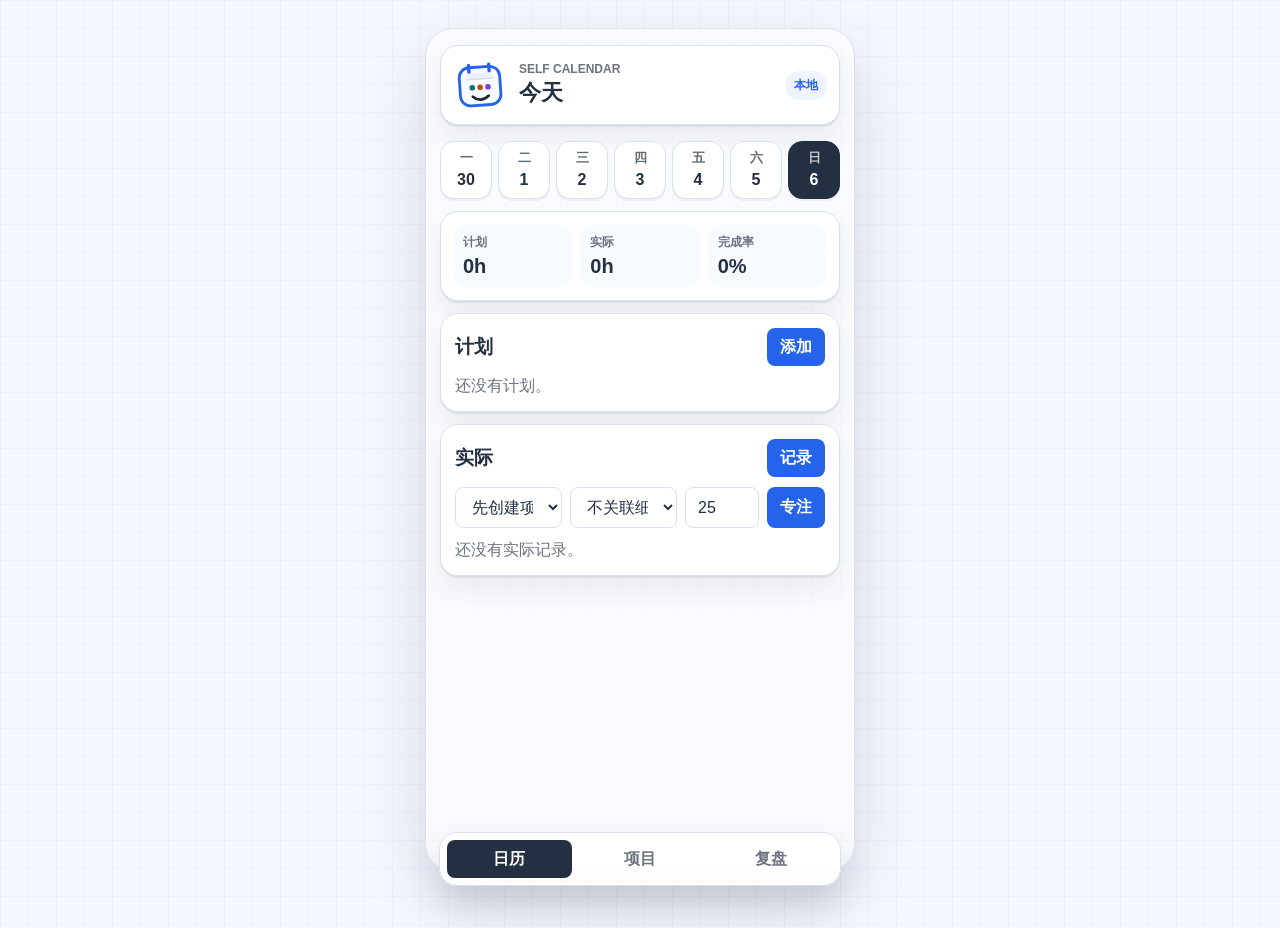
==== mobile.html @ 9592ea99 "Initial Self Calendar prototype" ====
<!doctype html>
<html lang="zh-CN">
  <head>
    <meta charset="utf-8" />
    <meta name="viewport" content="width=device-width, initial-scale=1" />
    <title>Self Calendar Mobile</title>
    <link rel="icon" type="image/svg+xml" href="./assets/logo.svg" />
    <link rel="manifest" href="./assets/site.webmanifest" />
    <link rel="stylesheet" href="./mobile.css" />
  </head>
  <body>
    <main class="phone-shell">
      <header class="mobile-header">
        <img src="./assets/logo.svg" alt="Self Calendar" />
        <div>
          <p>Self Calendar</p>
          <h1 id="mobileTitle">今天</h1>
        </div>
        <span id="syncPill">本地</span>
      </header>

      <section id="calendarScreen" class="screen active">
        <div class="week-strip" id="weekStrip"></div>

        <section class="summary-card">
          <div>
            <span>计划</span>
            <strong id="mobilePlannedTotal">0h</strong>
          </div>
          <div>
            <span>实际</span>
            <strong id="mobileActualTotal">0h</strong>
          </div>
          <div>
            <span>完成率</span>
            <strong id="mobileCompletion">0%</strong>
          </div>
        </section>

        <section class="mobile-section">
          <div class="section-head">
            <h2>计划</h2>
            <button id="showPlanForm" type="button">添加</button>
          </div>
          <form id="mobilePlanForm" class="mobile-form collapsed">
            <select id="mobilePlanProject" required></select>
            <select id="mobilePlanTask" required></select>
            <input id="mobilePlanTitle" type="text" placeholder="计划标题，可留空" />
            <div class="two-col">
              <input id="mobilePlanStart" type="time" required />
              <input id="mobilePlanEnd" type="time" required />
            </div>
            <textarea id="mobilePlanNotes" placeholder="备注"></textarea>
            <button type="submit">保存计划</button>
          </form>
          <div id="mobilePlannedList" class="mobile-list"></div>
        </section>

        <section class="mobile-section">
          <div class="section-head">
            <h2>实际</h2>
            <button id="showActualForm" type="button">记录</button>
          </div>
          <div class="mobile-timer">
            <select id="mobileTimerProject" aria-label="番茄钟项目"></select>
            <select id="mobileTimerTask" aria-label="番茄钟任务"></select>
            <input id="mobileTimerMinutes" type="number" min="1" max="180" value="25" aria-label="分钟" />
            <button id="mobileTimerStart" type="button">专注</button>
          </div>
          <form id="mobileActualForm" class="mobile-form collapsed">
            <select id="mobileActualProject" required></select>
            <select id="mobileActualTask"></select>
            <input id="mobileActualTitle" type="text" placeholder="做了什么" required />
            <input id="mobileActualDuration" type="number" min="0.1" step="0.1" placeholder="小时" required />
            <textarea id="mobileActualNotes" placeholder="备注"></textarea>
            <button type="submit">保存实际</button>
          </form>
          <div id="mobileActualList" class="mobile-list"></div>
        </section>
      </section>

      <section id="projectsScreen" class="screen">
        <section class="mobile-section">
          <div class="section-head">
            <h2>项目</h2>
            <button id="showProjectForm" type="button">新建</button>
          </div>
          <form id="mobileProjectForm" class="mobile-form collapsed">
            <input id="mobileProjectName" type="text" placeholder="项目名称" required />
            <input id="mobileProjectEstimate" type="number" min="1" step="0.5" placeholder="预计总小时" required />
            <textarea id="mobileProjectDescription" placeholder="描述"></textarea>
            <button type="submit">保存项目</button>
          </form>
          <div id="mobileProjectList" class="mobile-list"></div>
        </section>
        <section id="mobileProjectDetail" class="mobile-section project-detail-card">
          <p class="empty">点一个项目查看细分任务。</p>
        </section>
      </section>

      <section id="reviewScreen" class="screen">
        <section class="mobile-section review-card">
          <div class="section-head">
            <h2>每日复盘</h2>
            <button id="mobileRunReview" type="button">生成</button>
          </div>
          <div id="mobileReview"></div>
        </section>
      </section>

      <nav class="bottom-nav" aria-label="手机导航">
        <button class="active" data-screen="calendarScreen" type="button">日历</button>
        <button data-screen="projectsScreen" type="button">项目</button>
        <button data-screen="reviewScreen" type="button">复盘</button>
      </nav>
    </main>

    <div id="mobileFocusOverlay" class="mobile-focus" aria-hidden="true">
      <section class="mobile-focus-panel">
        <div class="focus-head">
          <div>
            <p>专注模式</p>
            <h2 id="mobileFocusProject">番茄钟</h2>
          </div>
          <button id="mobileFocusClose" type="button">收起</button>
        </div>
        <div class="mobile-focus-ring" id="mobileFocusRing">
          <div>
            <strong id="mobileFocusTime">25:00</strong>
            <span id="mobileFocusPercent">0%</span>
          </div>
        </div>
        <div class="mobile-focus-bar"><span id="mobileFocusBar"></span></div>
        <textarea id="mobileFocusNotes" placeholder="记录这段专注里具体做了什么。"></textarea>
        <div class="focus-actions">
          <button id="mobileFocusPause" type="button">暂停</button>
          <button id="mobileFocusSave" type="button">停止并保存</button>
          <button id="mobileFocusDiscard" class="danger" type="button">放弃</button>
        </div>
      </section>
    </div>

    <script src="./mobile.js"></script>
  </body>
</html>
---- mobile.css ----
:root {
  --ink: #243042;
  --muted: #6b7280;
  --line: #d9e1ee;
  --paper: #ffffff;
  --wash: #f6f8ff;
  --accent: #2563eb;
  --teal: #0f766e;
  --sun: #f59e0b;
  --rose: #ec4899;
}

* {
  box-sizing: border-box;
}

body {
  margin: 0;
  min-height: 100vh;
  font-family: Inter, "Segoe UI", Arial, sans-serif;
  color: var(--ink);
  background:
    linear-gradient(rgba(37, 99, 235, 0.045) 1px, transparent 1px),
    linear-gradient(90deg, rgba(15, 118, 110, 0.04) 1px, transparent 1px),
    var(--wash);
  background-size: 28px 28px;
}

button,
input,
select,
textarea {
  font: inherit;
}

button {
  min-height: 38px;
  border: 1px solid transparent;
  border-radius: 8px;
  padding: 0 12px;
  background: var(--accent);
  color: #fff;
  font-weight: 800;
  cursor: pointer;
  transition: transform 100ms ease, box-shadow 140ms ease, background 140ms ease;
}

button.danger {
  background: #fff;
  color: #b42318;
  border-color: #f2b8b5;
}

button:hover {
  background: #1d4ed8;
  box-shadow: 0 8px 18px rgba(37, 99, 235, 0.18);
  transform: translateY(-1px);
}

button:active {
  transform: translateY(1px) scale(0.99);
}

input,
select,
textarea {
  width: 100%;
  border: 1px solid var(--line);
  border-radius: 8px;
  padding: 10px 12px;
  background: #fff;
  color: var(--ink);
}

textarea {
  min-height: 72px;
  resize: vertical;
}

.phone-shell {
  width: min(430px, 100%);
  min-height: 100vh;
  margin: 0 auto;
  padding: 16px 14px 86px;
}

@media (min-width: 760px) {
  .phone-shell {
    margin-block: 28px;
    min-height: calc(100vh - 56px);
    border: 1px solid var(--line);
    border-radius: 28px;
    background: rgba(255, 255, 255, 0.52);
    box-shadow: 0 24px 70px rgba(36, 48, 66, 0.16);
  }
}

.mobile-header {
  display: grid;
  grid-template-columns: 54px 1fr auto;
  gap: 12px;
  align-items: center;
  padding: 12px;
  border: 1px solid var(--line);
  border-radius: 18px;
  background: var(--paper);
  box-shadow: 0 2px 0 rgba(36, 48, 66, 0.08), 0 14px 28px rgba(36, 48, 66, 0.08);
}

.mobile-header img {
  width: 54px;
  height: 54px;
  border-radius: 15px;
  transform: rotate(-4deg);
}

.mobile-header p,
.mobile-header h1 {
  margin: 0;
}

.mobile-header p {
  color: var(--muted);
  font-size: 12px;
  font-weight: 800;
  text-transform: uppercase;
}

.mobile-header h1 {
  margin-top: 2px;
  font-size: 22px;
}

#syncPill {
  border-radius: 999px;
  padding: 6px 9px;
  background: #eef4ff;
  color: var(--accent);
  font-size: 12px;
  font-weight: 900;
}

.screen {
  display: none;
  animation: rise 240ms ease both;
}

.screen.active {
  display: block;
}

.week-strip {
  display: grid;
  grid-template-columns: repeat(7, 1fr);
  gap: 6px;
  margin: 16px 0 12px;
}

.day-chip {
  display: grid;
  gap: 2px;
  min-height: 58px;
  padding: 7px 4px;
  border: 1px solid var(--line);
  border-radius: 14px;
  background: #fff;
  color: var(--ink);
  text-align: center;
  box-shadow: 0 2px 0 rgba(36, 48, 66, 0.06);
}

.day-chip.active {
  background: var(--ink);
  color: #fff;
  border-color: var(--ink);
}

.day-chip small {
  color: inherit;
  opacity: 0.72;
  font-weight: 800;
}

.summary-card,
.mobile-section {
  margin-top: 12px;
  border: 1px solid var(--line);
  border-radius: 18px;
  background: var(--paper);
  box-shadow: 0 2px 0 rgba(36, 48, 66, 0.08), 0 14px 28px rgba(36, 48, 66, 0.08);
}

.summary-card {
  display: grid;
  grid-template-columns: repeat(3, 1fr);
  gap: 8px;
  padding: 12px;
}

.summary-card div {
  display: grid;
  gap: 4px;
  padding: 10px;
  border-radius: 14px;
  background: #f7faff;
}

.summary-card span {
  color: var(--muted);
  font-size: 12px;
  font-weight: 800;
}

.summary-card strong {
  font-size: 20px;
}

.mobile-section {
  padding: 14px;
}

.section-head {
  display: flex;
  align-items: center;
  justify-content: space-between;
  gap: 12px;
  margin-bottom: 10px;
}

.section-head h2 {
  margin: 0;
  font-size: 19px;
}

.mobile-form {
  display: grid;
  gap: 8px;
  margin-bottom: 12px;
}

.mobile-timer {
  display: grid;
  grid-template-columns: 1fr 1fr 74px auto;
  gap: 8px;
  margin-bottom: 12px;
}

.mobile-form.collapsed {
  display: none;
}

.two-col {
  display: grid;
  grid-template-columns: 1fr 1fr;
  gap: 8px;
}

.mobile-list {
  display: grid;
  gap: 8px;
}

.mobile-item {
  display: grid;
  gap: 7px;
  padding: 12px;
  border: 1px solid var(--line);
  border-left: 5px solid var(--family, var(--accent));
  border-radius: 14px;
  background: #fbfcff;
}

.project-mobile-item.active {
  background: #fff;
  border-color: var(--family, var(--accent));
  box-shadow: inset 4px 0 0 var(--family, var(--accent)), 0 8px 18px rgba(36, 48, 66, 0.08);
}

.project-detail-card {
  animation: rise 240ms ease both;
}

.detail-subtitle {
  margin: 4px 0 0;
  color: var(--muted);
  font-size: 13px;
  font-weight: 800;
}

.mobile-task {
  display: grid;
  gap: 7px;
  padding: 12px;
  border: 1px solid var(--line);
  border-left: 5px solid var(--family, var(--accent));
  border-radius: 14px;
  background: #fbfcff;
}

.mobile-task p {
  margin: 0;
  color: var(--muted);
  line-height: 1.45;
}

.mobile-item strong {
  overflow-wrap: anywhere;
}

.mobile-meta {
  display: flex;
  flex-wrap: wrap;
  gap: 7px;
  color: var(--muted);
  font-size: 12px;
}

.progress {
  height: 9px;
  border-radius: 999px;
  overflow: hidden;
  background: #e6ecf5;
}

.progress span {
  display: block;
  height: 100%;
  background: var(--family, var(--accent));
}

.review-card p,
.review-card li {
  line-height: 1.55;
}

.bottom-nav {
  position: fixed;
  left: 50%;
  bottom: 14px;
  display: grid;
  grid-template-columns: repeat(3, 1fr);
  gap: 6px;
  width: min(402px, calc(100% - 28px));
  padding: 7px;
  border: 1px solid var(--line);
  border-radius: 18px;
  background: rgba(255, 255, 255, 0.92);
  box-shadow: 0 18px 36px rgba(36, 48, 66, 0.16);
  transform: translateX(-50%);
  backdrop-filter: blur(10px);
}

.bottom-nav button {
  background: transparent;
  color: var(--muted);
  box-shadow: none;
}

.bottom-nav button.active {
  background: var(--ink);
  color: #fff;
}

.mobile-focus {
  position: fixed;
  inset: 0;
  display: none;
  place-items: center;
  padding: 16px;
  background:
    linear-gradient(rgba(255, 255, 255, 0.045) 1px, transparent 1px),
    linear-gradient(90deg, rgba(255, 255, 255, 0.04) 1px, transparent 1px),
    rgba(16, 32, 51, 0.94);
  background-size: 30px 30px;
  z-index: 50;
}

.mobile-focus.active {
  display: grid;
}

.mobile-focus-panel {
  display: grid;
  gap: 18px;
  width: min(420px, 100%);
  padding: 18px;
  border: 1px solid rgba(255, 255, 255, 0.18);
  border-radius: 22px;
  background: #f7fafc;
  box-shadow: 0 24px 80px rgba(0, 0, 0, 0.32);
}

.focus-head {
  display: flex;
  align-items: start;
  justify-content: space-between;
  gap: 12px;
}

.focus-head p,
.focus-head h2 {
  margin: 0;
}

.focus-head p {
  color: var(--muted);
  font-size: 12px;
  font-weight: 900;
  text-transform: uppercase;
}

.mobile-focus-ring {
  --focus-progress: 0%;
  display: grid;
  place-items: center;
  width: min(300px, 76vw);
  aspect-ratio: 1;
  margin: 0 auto;
  border-radius: 50%;
  background:
    radial-gradient(circle at center, #f7fafc 0 57%, transparent 58%),
    conic-gradient(var(--teal) var(--focus-progress), #dce5ef 0);
}

.mobile-focus-ring div {
  display: grid;
  place-items: center;
  gap: 6px;
  width: 72%;
  aspect-ratio: 1;
  border: 1px solid var(--line);
  border-radius: 50%;
  background: #fff;
}

.mobile-focus-ring strong {
  font-size: clamp(48px, 15vw, 76px);
  line-height: 1;
}

.mobile-focus-ring span {
  color: var(--muted);
  font-weight: 900;
}

.mobile-focus-bar {
  height: 12px;
  overflow: hidden;
  border-radius: 999px;
  background: #dce5ef;
}

.mobile-focus-bar span {
  display: block;
  width: 0;
  height: 100%;
  background: var(--teal);
}

.focus-actions {
  display: grid;
  grid-template-columns: repeat(3, 1fr);
  gap: 8px;
}

.empty {
  margin: 0;
  color: var(--muted);
}

@keyframes rise {
  from {
    opacity: 0;
    transform: translateY(8px);
  }
  to {
    opacity: 1;
    transform: translateY(0);
  }
}

@media (max-width: 390px) {
  .mobile-timer {
    grid-template-columns: 1fr;
  }
}
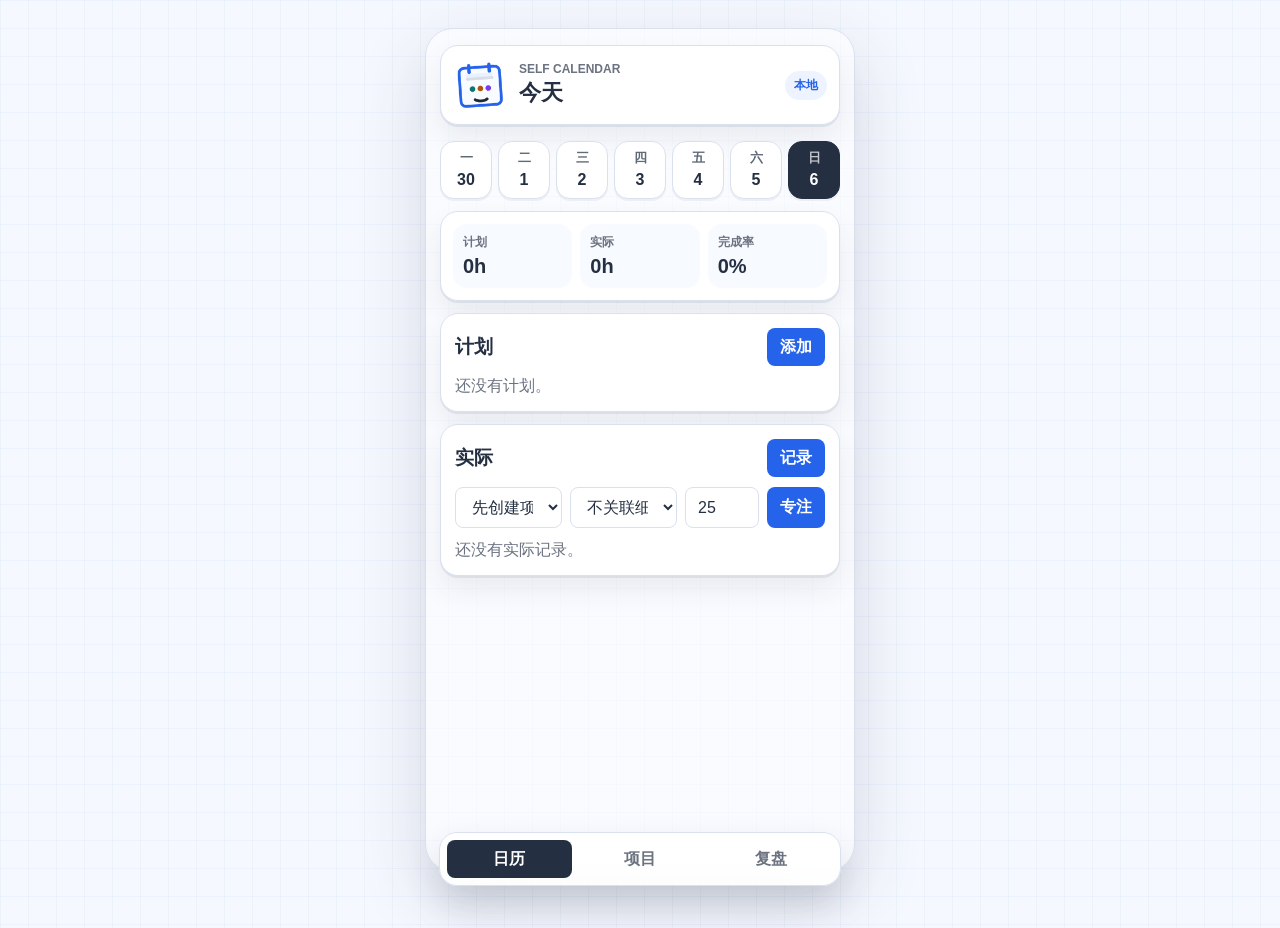
==== commit d8de4968: "Fix cloud app API origin and add PNG logo" ====
--- a/mobile.html
+++ b/mobile.html
@@ -4,6 +4,7 @@
     <meta charset="utf-8" />
     <meta name="viewport" content="width=device-width, initial-scale=1" />
     <title>Self Calendar Mobile</title>
+    <link rel="icon" type="image/png" href="./assets/logo.png" />
     <link rel="icon" type="image/svg+xml" href="./assets/logo.svg" />
     <link rel="manifest" href="./assets/site.webmanifest" />
     <link rel="stylesheet" href="./mobile.css" />
@@ -11,7 +12,7 @@
   <body>
     <main class="phone-shell">
       <header class="mobile-header">
-        <img src="./assets/logo.svg" alt="Self Calendar" />
+        <img src="./assets/logo.png" alt="Self Calendar" />
         <div>
           <p>Self Calendar</p>
           <h1 id="mobileTitle">今天</h1>
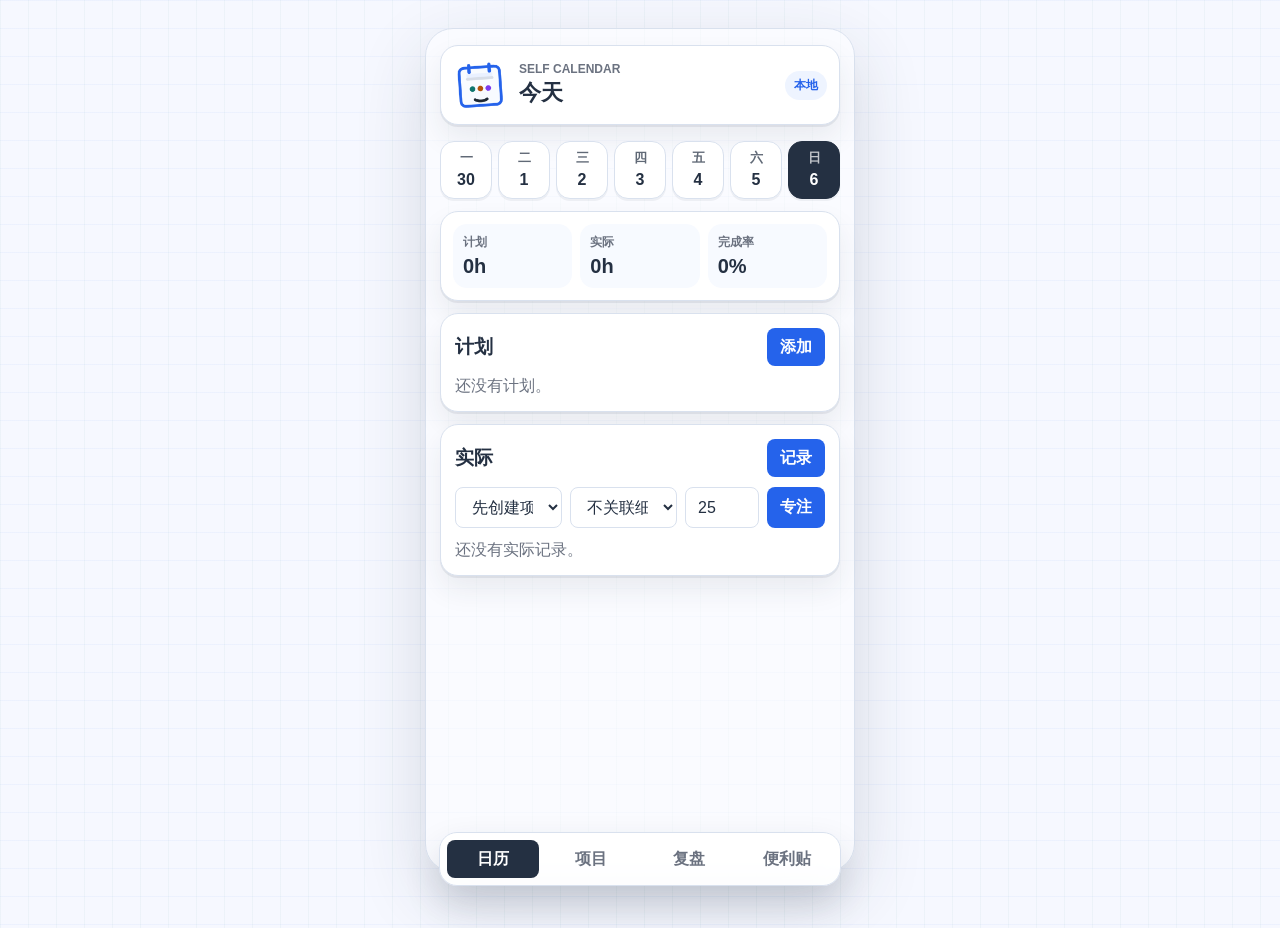
==== commit 0baad0fb: "Add sticky notes capture page" ====
--- a/mobile.html
+++ b/mobile.html
@@ -46,10 +46,11 @@
           <form id="mobilePlanForm" class="mobile-form collapsed">
             <select id="mobilePlanProject" required></select>
             <select id="mobilePlanTask" required></select>
+            <select id="mobilePlanStatusTag"></select>
             <input id="mobilePlanTitle" type="text" placeholder="计划标题，可留空" />
             <div class="two-col">
-              <input id="mobilePlanStart" type="time" required />
-              <input id="mobilePlanEnd" type="time" required />
+              <input id="mobilePlanStart" type="time" />
+              <input id="mobilePlanEnd" type="time" />
             </div>
             <textarea id="mobilePlanNotes" placeholder="备注"></textarea>
             <button type="submit">保存计划</button>
@@ -71,6 +72,7 @@
           <form id="mobileActualForm" class="mobile-form collapsed">
             <select id="mobileActualProject" required></select>
             <select id="mobileActualTask"></select>
+            <select id="mobileActualStatusTag"></select>
             <input id="mobileActualTitle" type="text" placeholder="做了什么" required />
             <input id="mobileActualDuration" type="number" min="0.1" step="0.1" placeholder="小时" required />
             <textarea id="mobileActualNotes" placeholder="备注"></textarea>
@@ -88,7 +90,7 @@
           </div>
           <form id="mobileProjectForm" class="mobile-form collapsed">
             <input id="mobileProjectName" type="text" placeholder="项目名称" required />
-            <input id="mobileProjectEstimate" type="number" min="1" step="0.5" placeholder="预计总小时" required />
+            <input id="mobileProjectEstimate" type="number" min="0" step="0.5" placeholder="预计总小时，可留空" />
             <textarea id="mobileProjectDescription" placeholder="描述"></textarea>
             <button type="submit">保存项目</button>
           </form>
@@ -109,10 +111,24 @@
         </section>
       </section>
 
+      <section id="stickyScreen" class="screen">
+        <section class="mobile-section">
+          <div class="section-head">
+            <h2>便利贴</h2>
+          </div>
+          <form id="mobileStickyForm" class="mobile-form">
+            <textarea id="mobileStickyText" placeholder="刚刚想到什么？" required></textarea>
+            <button type="submit">贴上去</button>
+          </form>
+          <div id="mobileStickyList" class="mobile-list"></div>
+        </section>
+      </section>
+
       <nav class="bottom-nav" aria-label="手机导航">
         <button class="active" data-screen="calendarScreen" type="button">日历</button>
         <button data-screen="projectsScreen" type="button">项目</button>
         <button data-screen="reviewScreen" type="button">复盘</button>
+        <button data-screen="stickyScreen" type="button">便利贴</button>
       </nav>
     </main>
 
--- a/mobile.css
+++ b/mobile.css
@@ -338,7 +338,7 @@
   left: 50%;
   bottom: 14px;
   display: grid;
-  grid-template-columns: repeat(3, 1fr);
+  grid-template-columns: repeat(4, 1fr);
   gap: 6px;
   width: min(402px, calc(100% - 28px));
   padding: 7px;
@@ -348,6 +348,44 @@
   box-shadow: 0 18px 36px rgba(36, 48, 66, 0.16);
   transform: translateX(-50%);
   backdrop-filter: blur(10px);
+}
+
+.mobile-sticky {
+  display: grid;
+  gap: 8px;
+  padding: 13px;
+  border: 1px solid #f0d46f;
+  border-radius: 14px;
+  background: #fff2a8;
+  box-shadow: 0 8px 0 rgba(168, 130, 25, 0.08), 0 14px 24px rgba(36, 48, 66, 0.1);
+}
+
+.mobile-sticky.checked {
+  opacity: 0.58;
+  background: #f3f4f6;
+  border-color: #d4d8df;
+}
+
+.mobile-sticky time {
+  color: #8a6a12;
+  font-size: 12px;
+  font-weight: 900;
+}
+
+.mobile-sticky p {
+  margin: 0;
+  line-height: 1.5;
+  white-space: pre-wrap;
+  overflow-wrap: anywhere;
+}
+
+.mobile-sticky.checked p {
+  text-decoration: line-through;
+}
+
+.mobile-sticky-actions {
+  display: flex;
+  gap: 8px;
 }
 
 .bottom-nav button {
